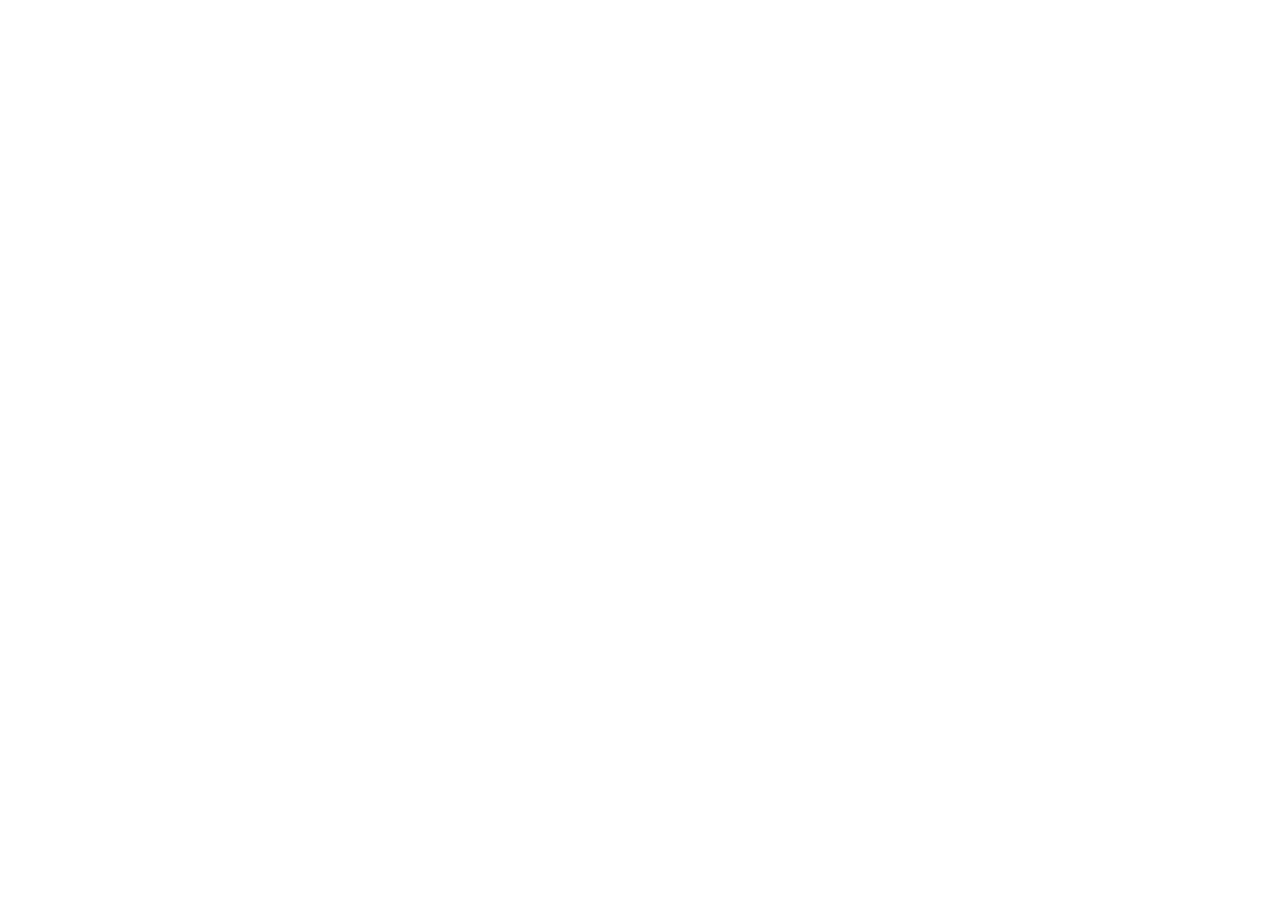
==== index.html @ 9ae36138 "first commit" ====
<!DOCTYPE html>
<html lang="es-CLs">
<head>
    <meta charset="UTF-8">
    <meta name="viewport" content="width=device-width, initial-scale=1.0">
    <title>Inicio</title>
</head>
<body>
    
</body>
</html>
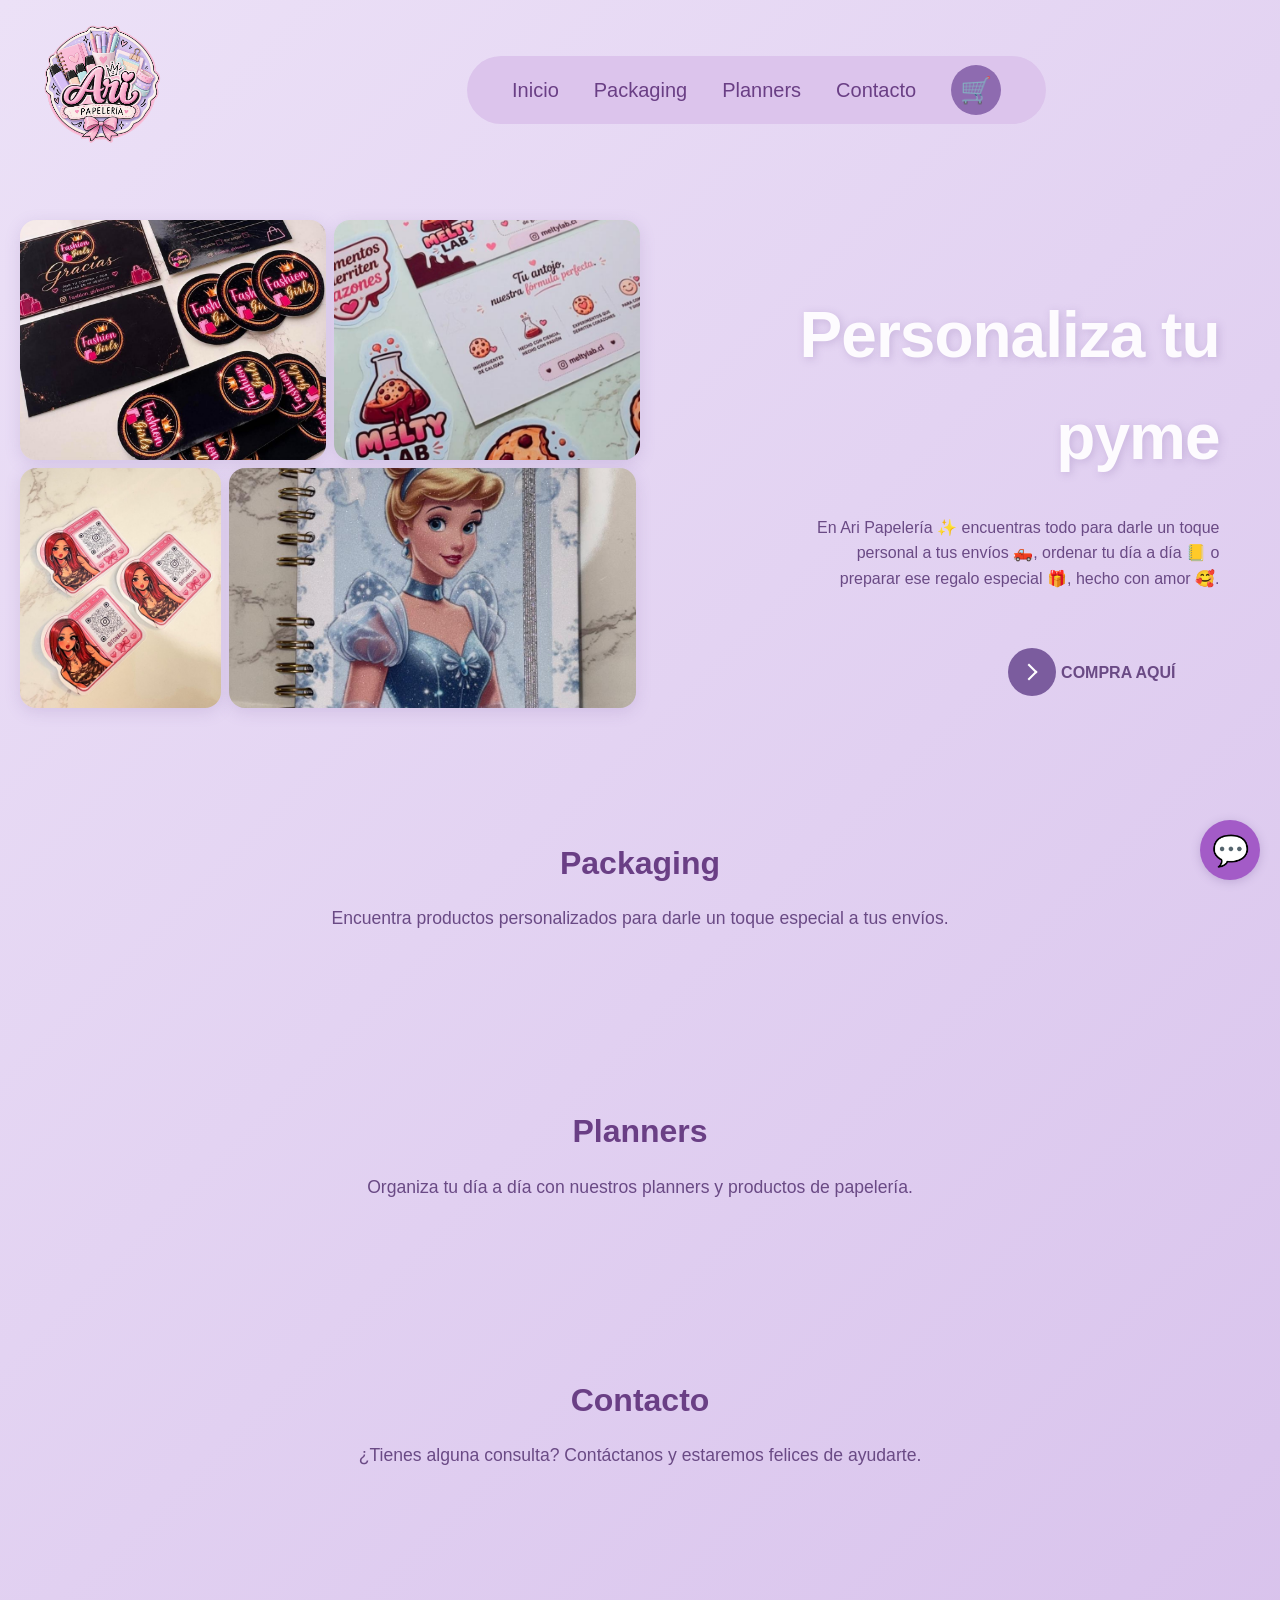
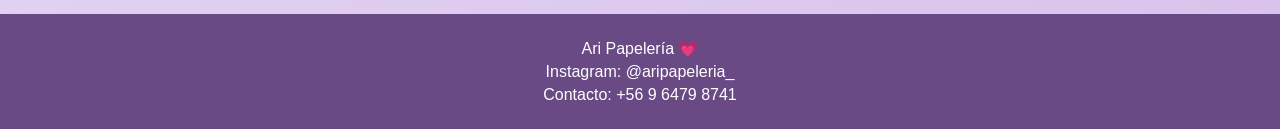
==== commit e4c722d0: "feat:Realizando pagina inicial con html y css" ====
--- a/index.html
+++ b/index.html
@@ -1,11 +1,219 @@
 <!DOCTYPE html>
-<html lang="es-CLs">
+<html lang="es-CL">
 <head>
     <meta charset="UTF-8">
     <meta name="viewport" content="width=device-width, initial-scale=1.0">
-    <title>Inicio</title>
+
+    <title>AriPapelería 💗</title>
+
+    <link rel="stylesheet" href="css/style.css">
+    <script src="js/main.js" defer></script>
 </head>
+
 <body>
-    
+
+    <header class="encabezado-ari">
+
+        <div class="logo-container">
+            <a href="index.html" aria-label="Ir al inicio de AriPapelería">
+                <img
+                    src="img/milogo.png"
+                    alt="Logo de AriPapelería"
+                    class="logo-ari"
+                >
+            </a>
+        </div>
+
+        <nav class="menu-principal" aria-label="Navegación principal">
+            <ul>
+                <li>
+                    <a href="index.html">Inicio</a>
+                </li>
+
+                <li>
+                    <a href="#packaging">Packaging</a>
+                </li>
+
+                <li>
+                    <a href="#planners">Planners</a>
+                </li>
+
+                <li>
+                    <a href="#contacto">Contacto</a>
+                </li>
+
+                <li>
+                    <button
+                        type="button"
+                        class="circulo-carrito"
+                        aria-label="Ver carrito de compras"
+                    >
+                        🛒
+                    </button>
+                </li>
+            </ul>
+        </nav>
+
+    </header>
+
+
+    <main>
+
+        <section class="contenedor-principal" aria-labelledby="titulo-principal">
+
+            <div class="row">
+
+                <div class="col-6">
+
+                    <div class="row mosaico-row">
+
+                        <article class="col-6">
+                            <img
+                                src="img/imagen1.jpeg"
+                                alt="Productos de AriPapelería"
+                                class="mosaico"
+                            >
+                        </article>
+
+                        <article class="col-6">
+                            <img
+                                src="img/imagen2.jpeg"
+                                alt="Papelería personalizada"
+                                class="mosaico"
+                            >
+                        </article>
+
+                        <article class="col-4">
+                            <img
+                                src="img/imagen3.jpeg"
+                                alt="Productos personalizados"
+                                class="mosaico"
+                            >
+                        </article>
+
+                        <article class="col-8">
+                            <img
+                                src="img/imagen4.jpeg"
+                                alt="Detalles y productos de papelería"
+                                class="mosaico"
+                            >
+                        </article>
+
+                    </div>
+
+                </div>
+
+
+
+                <article class="col-6 texto-new">
+
+                    <h1 id="titulo-principal">
+                        Personaliza tu pyme
+                    </h1>
+
+                    <p class="descripcion-ari">
+                        En Ari Papelería ✨ encuentras todo para darle un
+                        toque personal a tus envíos 🛻, ordenar tu día a día 📒
+                        o preparar ese regalo especial 🎁, hecho con amor 🥰.
+                    </p>
+
+                    <a href="#packaging" class="mi-boton">
+                        <span class="learn-more">
+
+                            <span
+                                class="circle"
+                                aria-hidden="true"
+                            >
+                                <span class="icon arrow"></span>
+                            </span>
+
+                            <span class="button-text">
+                                Compra aquí
+                            </span>
+
+                        </span>
+                    </a>
+
+                </article>
+
+            </div>
+
+        </section>
+
+
+        <section id="packaging" class="seccion-contenido">
+
+            <h2>Packaging</h2>
+
+            <p>
+                Encuentra productos personalizados para darle un toque
+                especial a tus envíos.
+            </p>
+
+        </section>
+
+
+        <section id="planners" class="seccion-contenido">
+
+            <h2>Planners</h2>
+
+            <p>
+                Organiza tu día a día con nuestros planners y productos
+                de papelería.
+            </p>
+
+        </section>
+
+
+        <section id="contacto" class="seccion-contenido">
+
+            <h2>Contacto</h2>
+
+            <p>
+                ¿Tienes alguna consulta? Contáctanos y estaremos felices
+                de ayudarte.
+            </p>
+
+        </section>
+
+    </main>
+
+
+
+    <a
+        href="https://wa.me/56912345678"
+        class="whatsapp-flotante"
+        target="_blank"
+        rel="noopener noreferrer"
+        aria-label="Contactar por WhatsApp"
+    >
+        💬
+    </a>
+
+
+    <footer class="footer-ari">
+
+        <p>Ari Papelería 💗</p>
+
+        <p>
+            Instagram:
+            <a
+                href="https://www.instagram.com/aripapeleria_/"
+                target="_blank"
+                rel="noopener noreferrer"
+            >
+                @aripapeleria_
+            </a>
+        </p>
+
+        <p>
+            Contacto:
+            <a href="tel:+56964798741">
+                +56 9 6479 8741
+            </a>
+        </p>
+
+    </footer>
+
 </body>
 </html>
--- a/css/style.css
+++ b/css/style.css
@@ -0,0 +1,602 @@
+/* =========================================
+   CONFIGURACIÓN GENERAL
+========================================= */
+
+* {
+    box-sizing: border-box;
+    font-family: "Poppins", Arial, Helvetica, sans-serif;
+}
+
+html {
+    scroll-behavior: smooth;
+}
+
+body {
+    margin: 0;
+    background: linear-gradient(
+        135deg,
+        #ece1f7 0%,
+        #d8c2ec 100%
+    );
+    min-height: 100vh;
+}
+
+
+/* =========================================
+   ESTRUCTURA DE COLUMNAS
+========================================= */
+
+.row {
+    display: flex;
+    flex-wrap: wrap;
+}
+
+.col-1 {
+    width: 8.33%;
+}
+
+.col-2 {
+    width: 16.66%;
+}
+
+.col-3 {
+    width: 24.99%;
+}
+
+.col-4 {
+    width: 33.32%;
+}
+
+.col-5 {
+    width: 41.65%;
+}
+
+.col-6 {
+    width: 49.98%;
+}
+
+.col-7 {
+    width: 58.31%;
+}
+
+.col-8 {
+    width: 66.64%;
+}
+
+.col-9 {
+    width: 74.97%;
+}
+
+.col-10 {
+    width: 83.3%;
+}
+
+.col-11 {
+    width: 91.63%;
+}
+
+.col-12 {
+    width: 100%;
+}
+
+
+/* =========================================
+   ENCABEZADO
+========================================= */
+
+.encabezado-ari {
+    display: flex;
+    align-items: center;
+    width: 100%;
+    padding: 15px 30px;
+    gap: 30px;
+}
+
+.logo-container {
+    width: 16.66%;
+}
+
+.logo-ari {
+    width: 100%;
+    max-width: 150px;
+    height: auto;
+    display: block;
+}
+
+
+/* =========================================
+   MENÚ PRINCIPAL
+========================================= */
+
+.menu-principal {
+    display: flex;
+    align-items: center;
+    justify-content: center;
+
+    background-color: #dcc4ec;
+
+    padding: 9px 45px;
+    border-radius: 50px;
+
+    width: fit-content;
+    max-width: 90%;
+
+    margin: 10px auto;
+}
+
+.menu-principal ul {
+    display: flex;
+    align-items: center;
+
+    gap: 35px;
+
+    list-style: none;
+
+    margin: 0;
+    padding: 0;
+}
+
+.menu-principal li {
+    font-size: 20px;
+    font-weight: 500;
+
+    transition:
+        color 0.25s ease,
+        transform 0.25s ease;
+}
+
+.menu-principal li:hover {
+    transform: translateY(-2px);
+}
+
+.menu-principal a {
+    color: #6a3f85;
+    text-decoration: none;
+}
+
+.menu-principal a:hover {
+    color: #8e6bb0;
+}
+
+
+/* =========================================
+   BOTÓN CARRITO
+========================================= */
+
+.circulo-carrito {
+    width: 50px;
+    height: 50px;
+
+    border-radius: 50%;
+
+    background: #8e6bb0;
+
+    border: none;
+
+    display: flex;
+    align-items: center;
+    justify-content: center;
+
+    font-size: 1.6rem;
+
+    cursor: pointer;
+
+    transition:
+        transform 0.25s ease,
+        background 0.25s ease;
+}
+
+.circulo-carrito:hover {
+    background: #a483c4;
+    transform: scale(1.08);
+}
+
+.circulo-carrito:active {
+    transform: scale(0.95);
+}
+
+
+/* =========================================
+   CONTENEDOR PRINCIPAL
+========================================= */
+
+.contenedor-principal {
+    padding: 40px 20px;
+
+    display: flex;
+    flex-direction: column;
+    align-items: center;
+}
+
+
+/* =========================================
+   MOSAICO DE IMÁGENES
+========================================= */
+
+.mosaico-row {
+    gap: 8px;
+}
+
+.mosaico-row .col-6 {
+    width: calc(49.98% - 4px);
+}
+
+.mosaico-row .col-4 {
+    width: calc(33.32% - 6px);
+}
+
+.mosaico-row .col-8 {
+    width: calc(66.64% - 6px);
+}
+
+.mosaico {
+    width: 100%;
+    height: 240px;
+
+    object-fit: cover;
+    object-position: center;
+
+    display: block;
+
+    border-radius: 16px;
+
+    box-shadow:
+        0 4px 16px rgba(123, 92, 158, 0.18);
+
+    transition:
+        transform 0.35s ease,
+        box-shadow 0.35s ease;
+}
+
+.mosaico:hover {
+    transform: scale(1.02);
+
+    box-shadow:
+        0 8px 24px rgba(123, 92, 158, 0.28);
+}
+
+
+/* =========================================
+   TEXTO PRINCIPAL
+========================================= */
+
+.texto-new {
+    display: flex;
+    flex-direction: column;
+
+    align-items: flex-end;
+
+    text-align: right;
+
+    padding-right: 40px;
+
+    line-height: 1.6;
+
+    max-width: 950px;
+}
+
+h1 {
+    color: rgb(253, 251, 254);
+
+    font-size: 400%;
+
+    font-weight: 700;
+
+    letter-spacing: -1px;
+
+    text-shadow:
+        2px 2px 8px rgba(123, 92, 158, 0.25);
+
+    margin-bottom: 10px;
+}
+
+.descripcion-ari {
+    color: #6a4a85;
+
+    padding-left: 30%;
+
+    line-height: 1.6;
+}
+
+
+/* =========================================
+   BOTÓN COMPRA AQUÍ
+========================================= */
+
+.mi-boton {
+    position: relative;
+
+    display: inline-block;
+
+    cursor: pointer;
+
+    outline: none;
+    border: 0;
+
+    text-decoration: none;
+
+    background: transparent;
+
+    padding: 0;
+
+    font-size: inherit;
+
+    margin-top: 40px;
+    margin-right: 20px;
+}
+
+.mi-boton .learn-more {
+    display: block;
+
+    width: 12rem;
+    height: auto;
+}
+
+.mi-boton .learn-more .circle {
+    position: relative;
+
+    display: block;
+
+    width: 3rem;
+    height: 3rem;
+
+    margin: 0;
+
+    background: #7b5c9e;
+
+    border-radius: 1.625rem;
+
+    transition:
+        all 0.45s cubic-bezier(
+            0.65,
+            0,
+            0.076,
+            1
+        );
+}
+
+.mi-boton .learn-more .circle .icon {
+    position: absolute;
+
+    top: 0;
+    bottom: 0;
+
+    margin: auto;
+
+    background: #fff;
+}
+
+.mi-boton .learn-more .circle .icon.arrow {
+    left: 0.625rem;
+
+    width: 1.125rem;
+    height: 0.125rem;
+
+    background: none;
+}
+
+.mi-boton
+.learn-more
+.circle
+.icon.arrow::before {
+    position: absolute;
+
+    content: "";
+
+    top: -0.29rem;
+    right: 0.0625rem;
+
+    width: 0.625rem;
+    height: 0.625rem;
+
+    border-top: 0.125rem solid #fff;
+    border-right: 0.125rem solid #fff;
+
+    transform: rotate(45deg);
+}
+
+.mi-boton .learn-more .button-text {
+    position: absolute;
+
+    top: 0;
+    left: 0;
+    right: 0;
+    bottom: 0;
+
+    padding: 0.75rem 0;
+
+    margin: 0 0 0 1.85rem;
+
+    color: #6a4a85;
+
+    font-weight: 700;
+
+    line-height: 1.6;
+
+    text-align: center;
+
+    text-transform: uppercase;
+
+    transition:
+        all 0.45s cubic-bezier(
+            0.65,
+            0,
+            0.076,
+            1
+        );
+}
+
+.mi-boton:hover .circle {
+    width: 100%;
+}
+
+.mi-boton:hover
+.circle
+.icon.arrow {
+    background: #fff;
+
+    transform: translate(1rem, 0);
+}
+
+.mi-boton:hover .button-text {
+    color: #fff;
+}
+
+
+/* =========================================
+   SECCIONES
+========================================= */
+
+.seccion-contenido {
+    padding: 70px 10%;
+
+    text-align: center;
+
+    color: #6a4a85;
+}
+
+.seccion-contenido h2 {
+    font-size: 2rem;
+
+    color: #6a3f85;
+}
+
+.seccion-contenido p {
+    font-size: 1.1rem;
+}
+
+
+/* =========================================
+   WHATSAPP
+========================================= */
+
+.whatsapp-flotante {
+    position: fixed;
+
+    bottom: 20px;
+    right: 20px;
+
+    width: 60px;
+    height: 60px;
+
+    background-color: #a35bc7;
+
+    border-radius: 50%;
+
+    display: flex;
+    align-items: center;
+    justify-content: center;
+
+    font-size: 30px;
+
+    text-decoration: none;
+
+    box-shadow:
+        0 2px 10px rgba(
+            123,
+            92,
+            158,
+            0.3
+        );
+
+    z-index: 1000;
+}
+
+.whatsapp-flotante:hover {
+    transform: scale(1.08);
+}
+
+
+/* =========================================
+   FOOTER
+========================================= */
+
+.footer-ari {
+    background-color: #6a4a85;
+
+    color: white;
+
+    text-align: center;
+
+    padding: 20px;
+
+    margin-top: 60px;
+}
+
+.footer-ari p {
+    margin: 5px;
+}
+
+.footer-ari a {
+    color: white;
+
+    text-decoration: none;
+}
+
+.footer-ari a:hover {
+    text-decoration: underline;
+}
+
+
+/* =========================================
+   RESPONSIVE
+========================================= */
+
+@media (max-width: 768px) {
+
+    .encabezado-ari {
+        flex-direction: column;
+    }
+
+    .logo-container {
+        width: 100%;
+
+        display: flex;
+        justify-content: center;
+    }
+
+    .menu-principal {
+        margin: 10px auto;
+
+        padding: 10px 20px;
+    }
+
+    .menu-principal ul {
+        gap: 15px;
+
+        flex-wrap: wrap;
+
+        justify-content: center;
+    }
+
+    .menu-principal li {
+        font-size: 16px;
+    }
+
+    .col-6,
+    .col-4,
+    .col-8 {
+        width: 100% !important;
+    }
+
+    .mosaico {
+        height: 220px;
+    }
+
+    .texto-new {
+        align-items: center;
+
+        text-align: center;
+
+        padding: 40px 20px;
+    }
+
+    h1 {
+        font-size: 250%;
+    }
+
+    .descripcion-ari {
+        padding-left: 0;
+    }
+
+}
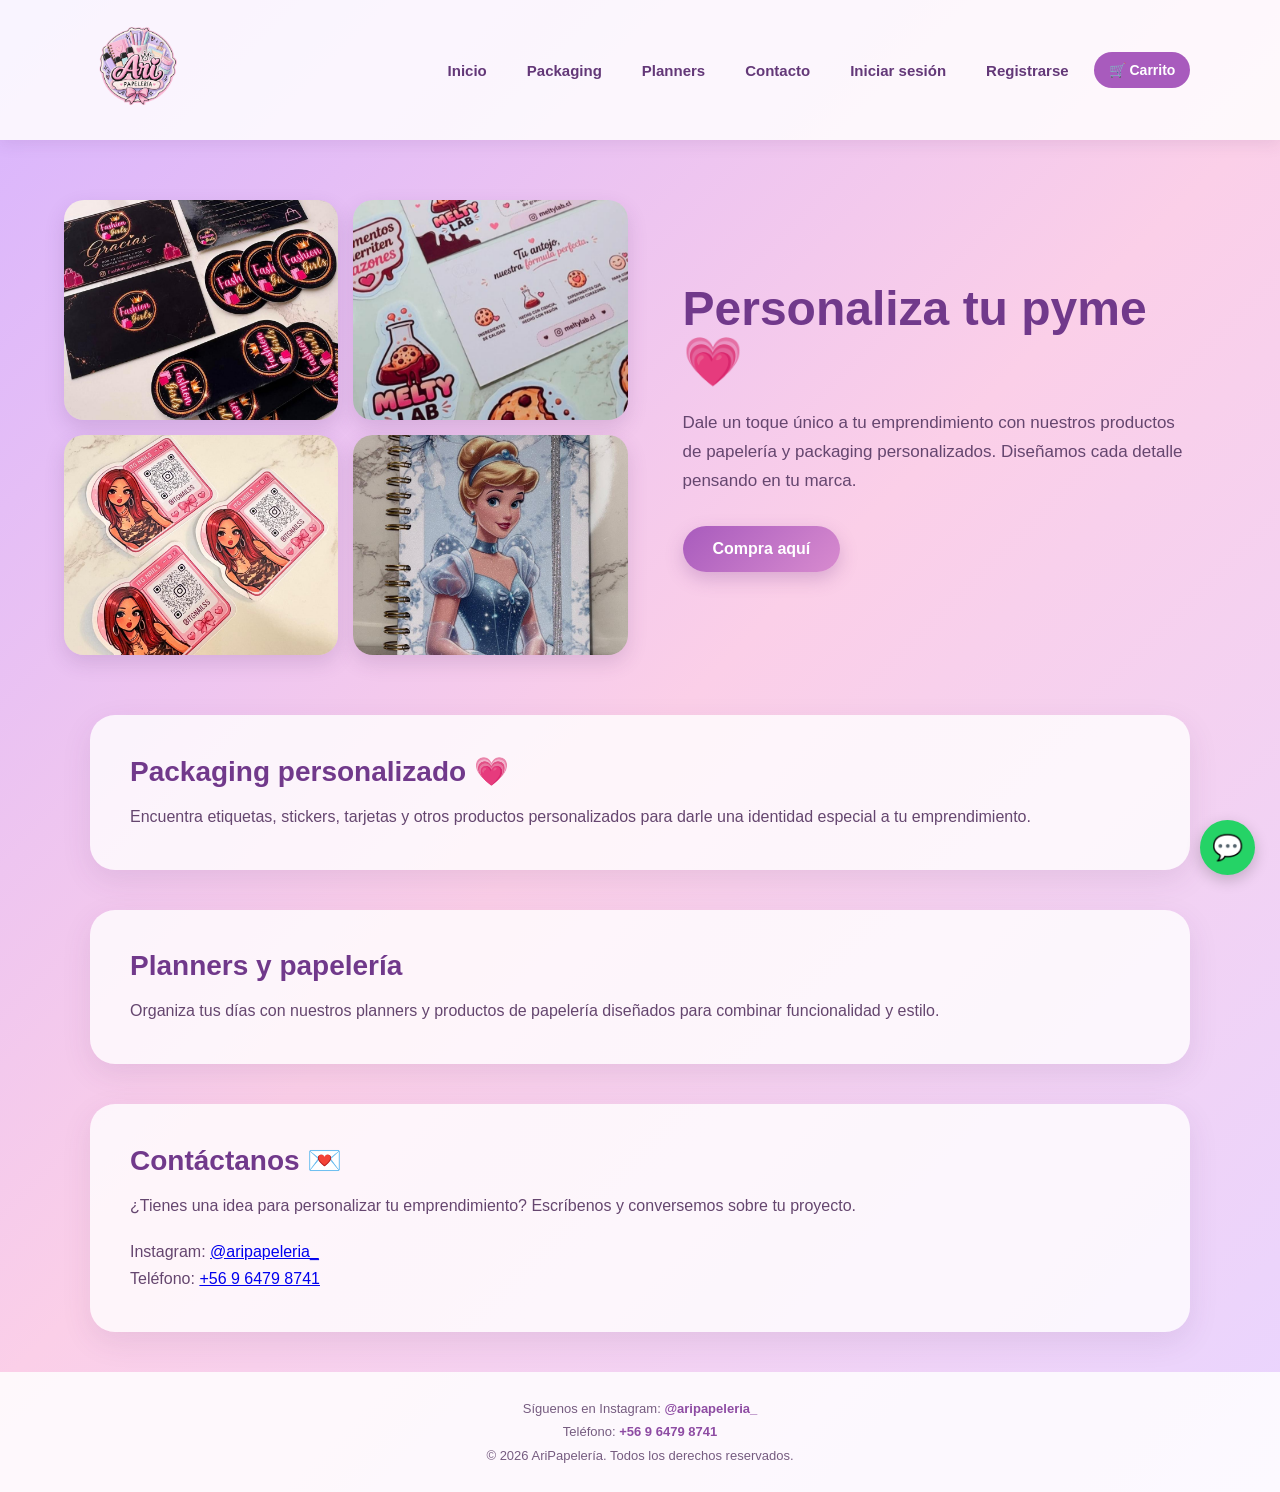
==== commit f4c74285: "Feat: actualizando inicio" ====
--- a/index.html
+++ b/index.html
@@ -1,202 +1,279 @@
 <!DOCTYPE html>
 <html lang="es-CL">
+
 <head>
     <meta charset="UTF-8">
     <meta name="viewport" content="width=device-width, initial-scale=1.0">
 
     <title>AriPapelería 💗</title>
 
+
     <link rel="stylesheet" href="css/style.css">
+
     <script src="js/main.js" defer></script>
 </head>
 
 <body>
 
+
+
     <header class="encabezado-ari">
 
         <div class="logo-container">
-            <a href="index.html" aria-label="Ir al inicio de AriPapelería">
+
+            <a href="index.html">
+
                 <img
                     src="img/milogo.png"
                     alt="Logo de AriPapelería"
                     class="logo-ari"
                 >
-            </a>
+
+            </a>
+
         </div>
 
-        <nav class="menu-principal" aria-label="Navegación principal">
-            <ul>
-                <li>
-                    <a href="index.html">Inicio</a>
-                </li>
-
-                <li>
-                    <a href="#packaging">Packaging</a>
-                </li>
-
-                <li>
-                    <a href="#planners">Planners</a>
-                </li>
-
-                <li>
-                    <a href="#contacto">Contacto</a>
-                </li>
-
-                <li>
-                    <button
-                        type="button"
-                        class="circulo-carrito"
-                        aria-label="Ver carrito de compras"
-                    >
-                        🛒
-                    </button>
-                </li>
-            </ul>
+
+        <nav
+            class="menu-principal"
+            aria-label="Navegación principal"
+        >
+
+            <a href="index.html">
+                Inicio
+            </a>
+
+            <a href="#packaging">
+                Packaging
+            </a>
+
+            <a href="#planners">
+                Planners
+            </a>
+
+            <a href="#contacto">
+                Contacto
+            </a>
+
+            <a href="login.html">
+                Iniciar sesión
+            </a>
+
+            <a href="register.html">
+                Registrarse
+            </a>
+
+            <button
+                type="button"
+                class="boton-carrito"
+            >
+                🛒 Carrito
+            </button>
+
         </nav>
 
     </header>
 
 
+
+
     <main>
 
-        <section class="contenedor-principal" aria-labelledby="titulo-principal">
-
-            <div class="row">
-
-                <div class="col-6">
-
-                    <div class="row mosaico-row">
-
-                        <article class="col-6">
-                            <img
-                                src="img/imagen1.jpeg"
-                                alt="Productos de AriPapelería"
-                                class="mosaico"
-                            >
-                        </article>
-
-                        <article class="col-6">
-                            <img
-                                src="img/imagen2.jpeg"
-                                alt="Papelería personalizada"
-                                class="mosaico"
-                            >
-                        </article>
-
-                        <article class="col-4">
-                            <img
-                                src="img/imagen3.jpeg"
-                                alt="Productos personalizados"
-                                class="mosaico"
-                            >
-                        </article>
-
-                        <article class="col-8">
-                            <img
-                                src="img/imagen4.jpeg"
-                                alt="Detalles y productos de papelería"
-                                class="mosaico"
-                            >
-                        </article>
-
-                    </div>
-
-                </div>
-
-
-
-                <article class="col-6 texto-new">
-
-                    <h1 id="titulo-principal">
-                        Personaliza tu pyme
-                    </h1>
-
-                    <p class="descripcion-ari">
-                        En Ari Papelería ✨ encuentras todo para darle un
-                        toque personal a tus envíos 🛻, ordenar tu día a día 📒
-                        o preparar ese regalo especial 🎁, hecho con amor 🥰.
-                    </p>
-
-                    <a href="#packaging" class="mi-boton">
-                        <span class="learn-more">
-
-                            <span
-                                class="circle"
-                                aria-hidden="true"
-                            >
-                                <span class="icon arrow"></span>
-                            </span>
-
-                            <span class="button-text">
-                                Compra aquí
-                            </span>
-
-                        </span>
+
+
+        <section
+            class="contenedor-principal"
+            aria-labelledby="titulo-principal"
+        >
+
+
+            <div class="mosaico">
+
+                <article>
+
+                    <img
+                        src="img/imagen1.jpeg"
+                        alt="Productos personalizados de AriPapelería"
+                    >
+
+                </article>
+
+
+                <article>
+
+                    <img
+                        src="img/imagen2.jpeg"
+                        alt="Papelería personalizada"
+                    >
+
+                </article>
+
+
+                <article>
+
+                    <img
+                        src="img/imagen3.jpeg"
+                        alt="Diseños de AriPapelería"
+                    >
+
+                </article>
+
+
+                <article>
+
+                    <img
+                        src="img/imagen4.jpeg"
+                        alt="Productos de papelería para emprendimientos"
+                    >
+
+                </article>
+
+            </div>
+
+
+
+            <article class="texto-new">
+
+                <h1 id="titulo-principal">
+                    Personaliza tu pyme 💗
+                </h1>
+
+                <p class="descripcion-ari">
+                    Dale un toque único a tu emprendimiento con nuestros
+                    productos de papelería y packaging personalizados.
+                    Diseñamos cada detalle pensando en tu marca.
+                </p>
+
+                <a
+                    href="#packaging"
+                    class="mi-boton"
+                >
+                    Compra aquí
+                </a>
+
+            </article>
+
+        </section>
+
+
+
+
+        <section
+            id="packaging"
+            class="seccion-contenido"
+            aria-labelledby="titulo-packaging"
+        >
+
+            <article>
+
+                <h2 id="titulo-packaging">
+                    Packaging personalizado 💗
+                </h2>
+
+                <p>
+                    Encuentra etiquetas, stickers, tarjetas y otros
+                    productos personalizados para darle una identidad
+                    especial a tu emprendimiento.
+                </p>
+
+            </article>
+
+        </section>
+
+
+
+
+
+        <section
+            id="planners"
+            class="seccion-contenido"
+            aria-labelledby="titulo-planners"
+        >
+
+            <article>
+
+                <h2 id="titulo-planners">
+                    Planners y papelería
+                </h2>
+
+                <p>
+                    Organiza tus días con nuestros planners y productos
+                    de papelería diseñados para combinar funcionalidad
+                    y estilo.
+                </p>
+
+            </article>
+
+        </section>
+
+
+
+
+        <section
+            id="contacto"
+            class="seccion-contenido"
+            aria-labelledby="titulo-contacto"
+        >
+
+            <article>
+
+                <h2 id="titulo-contacto">
+                    Contáctanos 💌
+                </h2>
+
+                <p>
+                    ¿Tienes una idea para personalizar tu emprendimiento?
+                    Escríbenos y conversemos sobre tu proyecto.
+                </p>
+
+                <br>
+
+                <p>
+                    Instagram:
+                    <a
+                        href="https://www.instagram.com/aripapeleria_/"
+                        target="_blank"
+                        rel="noopener noreferrer"
+                    >
+                        @aripapeleria_
                     </a>
-
-                </article>
-
-            </div>
+                </p>
+
+                <p>
+                    Teléfono:
+                    <a href="tel:+56964798741">
+                        +56 9 6479 8741
+                    </a>
+                </p>
+
+            </article>
 
         </section>
 
-
-        <section id="packaging" class="seccion-contenido">
-
-            <h2>Packaging</h2>
-
-            <p>
-                Encuentra productos personalizados para darle un toque
-                especial a tus envíos.
-            </p>
-
-        </section>
-
-
-        <section id="planners" class="seccion-contenido">
-
-            <h2>Planners</h2>
-
-            <p>
-                Organiza tu día a día con nuestros planners y productos
-                de papelería.
-            </p>
-
-        </section>
-
-
-        <section id="contacto" class="seccion-contenido">
-
-            <h2>Contacto</h2>
-
-            <p>
-                ¿Tienes alguna consulta? Contáctanos y estaremos felices
-                de ayudarte.
-            </p>
-
-        </section>
-
     </main>
 
 
 
+
+
     <a
-        href="https://wa.me/56912345678"
+        href="https://wa.me/56964798741"
         class="whatsapp-flotante"
         target="_blank"
         rel="noopener noreferrer"
-        aria-label="Contactar por WhatsApp"
+        aria-label="Contactar con AriPapelería por WhatsApp"
     >
         💬
     </a>
 
 
+
+
     <footer class="footer-ari">
 
-        <p>Ari Papelería 💗</p>
-
         <p>
-            Instagram:
+            Síguenos en Instagram:
+
             <a
                 href="https://www.instagram.com/aripapeleria_/"
                 target="_blank"
@@ -206,14 +283,22 @@
             </a>
         </p>
 
+
         <p>
-            Contacto:
+            Teléfono:
+
             <a href="tel:+56964798741">
                 +56 9 6479 8741
             </a>
         </p>
 
+
+        <p>
+            © 2026 AriPapelería. Todos los derechos reservados.
+        </p>
+
     </footer>
 
 </body>
+
 </html>
--- a/css/style.css
+++ b/css/style.css
@@ -1,10 +1,11 @@
-/* =========================================
+/* 
    CONFIGURACIÓN GENERAL
-========================================= */
+ */
 
 * {
     box-sizing: border-box;
-    font-family: "Poppins", Arial, Helvetica, sans-serif;
+    margin: 0;
+    padding: 0;
 }
 
 html {
@@ -12,525 +13,675 @@
 }
 
 body {
-    margin: 0;
+    font-family: "Poppins", Arial, sans-serif;
+    min-height: 100vh;
+
     background: linear-gradient(
         135deg,
-        #ece1f7 0%,
-        #d8c2ec 100%
+        #d8b4fe,
+        #fbcfe8,
+        #e9d5ff
     );
-    min-height: 100vh;
-}
-
-
-/* =========================================
-   ESTRUCTURA DE COLUMNAS
-========================================= */
-
-.row {
-    display: flex;
-    flex-wrap: wrap;
-}
-
-.col-1 {
-    width: 8.33%;
-}
-
-.col-2 {
-    width: 16.66%;
-}
-
-.col-3 {
-    width: 24.99%;
-}
-
-.col-4 {
-    width: 33.32%;
-}
-
-.col-5 {
-    width: 41.65%;
-}
-
-.col-6 {
-    width: 49.98%;
-}
-
-.col-7 {
-    width: 58.31%;
-}
-
-.col-8 {
-    width: 66.64%;
-}
-
-.col-9 {
-    width: 74.97%;
-}
-
-.col-10 {
-    width: 83.3%;
-}
-
-.col-11 {
-    width: 91.63%;
-}
-
-.col-12 {
+
+    color: #4a285f;
+}
+
+
+/* 
+   ENCABEZADO - LOS 3 HTML
+ */
+
+.encabezado-ari {
     width: 100%;
-}
-
-
-/* =========================================
-   ENCABEZADO
-========================================= */
-
-.encabezado-ari {
+
     display: flex;
     align-items: center;
-    width: 100%;
-    padding: 15px 30px;
-    gap: 30px;
-}
+    justify-content: space-between;
+
+    padding: 20px 7%;
+
+    background-color: rgba(255, 255, 255, 0.85);
+
+    box-shadow: 0 4px 15px rgba(90, 45, 110, 0.10);
+}
+
+
+/*
+   LOGO
+ */
 
 .logo-container {
-    width: 16.66%;
+    display: flex;
+    align-items: center;
 }
 
 .logo-ari {
-    width: 100%;
-    max-width: 150px;
+    width: 100px;
     height: auto;
+
     display: block;
-}
-
-
-/* =========================================
-   MENÚ PRINCIPAL
-========================================= */
+
+    transition: transform 0.3s ease;
+}
+
+.logo-ari:hover {
+    transform: scale(1.05);
+}
+
+
+/* 
+   MENÚ DE NAVEGACIÓN
+ */
 
 .menu-principal {
     display: flex;
     align-items: center;
+
+    gap: 10px;
+
+    flex-wrap: wrap;
+}
+
+.menu-principal a {
+    text-decoration: none;
+
+    color: #633878;
+
+    font-size: 15px;
+    font-weight: 600;
+
+    padding: 10px 15px;
+
+    border-radius: 20px;
+
+    transition: all 0.3s ease;
+}
+
+.menu-principal a:hover {
+    background-color: #d8a7e8;
+
+    color: white;
+
+    transform: translateY(-2px);
+}
+
+
+/* 
+   BOTÓN CARRITO
+ */
+
+.boton-carrito {
+    border: none;
+
+    padding: 10px 15px;
+
+    border-radius: 20px;
+
+    background-color: #a85bbd;
+
+    color: white;
+
+    font-family: inherit;
+
+    font-size: 14px;
+    font-weight: 600;
+
+    cursor: pointer;
+
+    transition: all 0.3s ease;
+}
+
+.boton-carrito:hover {
+    background-color: #8e4ca3;
+
+    transform: translateY(-2px);
+}
+
+
+/* 
+   INICIO - CONTENEDOR PRINCIPAL
+ */
+
+.contenedor-principal {
+    width: 90%;
+    max-width: 1200px;
+
+    margin: 60px auto;
+
+    display: grid;
+
+    grid-template-columns: repeat(2, 1fr);
+
+    gap: 25px;
+
+    align-items: center;
+}
+
+
+/* 
+   MOSAICO DE IMÁGENES
+ */
+
+.mosaico {
+    display: grid;
+
+    grid-template-columns: repeat(2, 1fr);
+
+    gap: 15px;
+}
+
+.mosaico article {
+    overflow: hidden;
+
+    border-radius: 20px;
+
+    box-shadow: 0 8px 20px rgba(80, 40, 100, 0.15);
+}
+
+.mosaico img {
+    width: 100%;
+
+    height: 220px;
+
+    object-fit: cover;
+
+    display: block;
+
+    transition: transform 0.4s ease;
+}
+
+.mosaico article:hover img {
+    transform: scale(1.05);
+}
+
+
+/* 
+   TEXTO DEL INICIO
+ */
+
+.texto-new {
+    padding: 30px;
+}
+
+.texto-new h1 {
+    color: #71398b;
+
+    font-size: 48px;
+
+    line-height: 1.1;
+
+    margin-bottom: 20px;
+}
+
+.descripcion-ari {
+    color: #65466f;
+
+    font-size: 17px;
+
+    line-height: 1.7;
+
+    margin-bottom: 30px;
+}
+
+
+/*
+   BOTÓN "COMPRA AQUÍ"
+*/
+.mi-boton {
+    display: inline-block;
+
+    padding: 14px 30px;
+
+    border-radius: 30px;
+
+    background: linear-gradient(
+        135deg,
+        #a85bbd,
+        #d88bcf
+    );
+
+    color: white;
+
+    text-decoration: none;
+
+    font-size: 16px;
+
+    font-weight: 600;
+
+    box-shadow: 0 7px 18px rgba(120, 55, 140, 0.25);
+
+    transition: all 0.3s ease;
+}
+
+.mi-boton:hover {
+    transform: translateY(-3px);
+
+    box-shadow: 0 10px 25px rgba(120, 55, 140, 0.35);
+}
+
+
+/* 
+   SECCIONES DEL INICIO
+ */
+
+.seccion-contenido {
+    width: 90%;
+    max-width: 1100px;
+
+    margin: 40px auto;
+
+    padding: 40px;
+
+    background-color: rgba(255, 255, 255, 0.80);
+
+    border-radius: 25px;
+
+    box-shadow: 0 10px 30px rgba(90, 45, 110, 0.10);
+}
+
+.seccion-contenido h2 {
+    color: #71398b;
+
+    font-size: 28px;
+
+    margin-bottom: 15px;
+}
+
+.seccion-contenido p {
+    color: #65466f;
+
+    line-height: 1.7;
+}
+
+
+/* 
+   REGISTER Y LOGIN
+ */
+
+.contenedor-formulario {
+    width: 100%;
+
+    min-height: calc(100vh - 180px);
+
+    display: flex;
+
     justify-content: center;
 
-    background-color: #dcc4ec;
-
-    padding: 9px 45px;
-    border-radius: 50px;
-
-    width: fit-content;
-    max-width: 90%;
-
-    margin: 10px auto;
-}
-
-.menu-principal ul {
+    align-items: center;
+
+    padding: 60px 20px;
+}
+
+
+/* 
+   TARJETA DEL FORMULARIO
+ */
+
+.formulario-card {
+    width: 100%;
+
+    max-width: 550px;
+
+    padding: 40px;
+
+    background-color: rgba(255, 255, 255, 0.95);
+
+    border-radius: 25px;
+
+    box-shadow:
+        0 15px 40px rgba(91, 45, 110, 0.20);
+}
+
+
+/* 
+   TÍTULO DEL FORMULARIO
+ */
+
+.formulario-card h1 {
+    text-align: center;
+
+    color: #7b3f98;
+
+    font-size: 32px;
+
+    margin-bottom: 10px;
+}
+
+
+/* 
+   DESCRIPCIÓN
+ */
+
+.formulario-descripcion {
+    text-align: center;
+
+    color: #765c80;
+
+    font-size: 15px;
+
+    line-height: 1.6;
+
+    margin-bottom: 30px;
+}
+
+
+/* 
+   CAMPOS DEL FORMULARIO
+ */
+
+.campo-formulario {
     display: flex;
-    align-items: center;
-
-    gap: 35px;
-
-    list-style: none;
-
-    margin: 0;
-    padding: 0;
-}
-
-.menu-principal li {
-    font-size: 20px;
-    font-weight: 500;
-
-    transition:
-        color 0.25s ease,
-        transform 0.25s ease;
-}
-
-.menu-principal li:hover {
+
+    flex-direction: column;
+
+    margin-bottom: 20px;
+}
+
+.campo-formulario label {
+    margin-bottom: 8px;
+
+    color: #59326c;
+
+    font-size: 15px;
+
+    font-weight: 600;
+}
+
+.campo-formulario input {
+    width: 100%;
+
+    padding: 13px 15px;
+
+    border: 2px solid #ead8ef;
+
+    border-radius: 12px;
+
+    outline: none;
+
+    background-color: white;
+
+    color: #4a285f;
+
+    font-family: inherit;
+
+    font-size: 15px;
+
+    transition: all 0.3s ease;
+}
+
+.campo-formulario input:focus {
+    border-color: #b875ca;
+
+    box-shadow:
+        0 0 0 3px rgba(184, 117, 202, 0.15);
+}
+
+.campo-formulario input::placeholder {
+    color: #b4a3b9;
+}
+
+
+/* 
+   MENSAJE DE AYUDA
+ */
+
+.mensaje-ayuda {
+    margin-top: 6px;
+
+    color: #927e98;
+
+    font-size: 12px;
+
+    line-height: 1.4;
+}
+
+
+/* 
+   MENSAJES DE ERROR
+ */
+
+.mensaje-error {
+    display: block;
+
+    min-height: 16px;
+
+    margin-top: 5px;
+
+    color: #c0395b;
+
+    font-size: 12px;
+}
+
+
+/* 
+   CHECKBOX
+ */
+
+.campo-checkbox {
+    display: flex;
+
+    align-items: flex-start;
+
+    gap: 10px;
+
+    margin: 10px 0;
+
+    color: #65466f;
+
+    font-size: 13px;
+
+    line-height: 1.5;
+}
+
+.campo-checkbox input {
+    width: 17px;
+    height: 17px;
+
+    margin-top: 2px;
+
+    accent-color: #a85bbd;
+
+    cursor: pointer;
+
+    flex-shrink: 0;
+}
+
+.campo-checkbox label {
+    cursor: pointer;
+}
+
+
+/* 
+   NEWSLETTER
+ */
+
+.newsletter {
+    padding: 14px;
+
+    margin-top: 18px;
+    margin-bottom: 25px;
+
+    background-color: #faf2fc;
+
+    border: 1px solid #eedcf2;
+
+    border-radius: 12px;
+}
+
+
+/* 
+   BOTÓN DE FORMULARIO
+ */
+
+.boton-formulario {
+    width: 100%;
+
+    padding: 14px 20px;
+
+    margin-top: 10px;
+
+    border: none;
+
+    border-radius: 25px;
+
+    background: linear-gradient(
+        135deg,
+        #a85bbd,
+        #d88bcf
+    );
+
+    color: white;
+
+    font-family: inherit;
+
+    font-size: 16px;
+
+    font-weight: 600;
+
+    cursor: pointer;
+
+    box-shadow:
+        0 6px 15px rgba(120, 55, 140, 0.20);
+
+    transition: all 0.3s ease;
+}
+
+.boton-formulario:hover {
     transform: translateY(-2px);
-}
-
-.menu-principal a {
-    color: #6a3f85;
+
+    box-shadow:
+        0 9px 20px rgba(120, 55, 140, 0.30);
+}
+
+.boton-formulario:active {
+    transform: translateY(0);
+}
+
+
+/* 
+   MENSAJE DE REGISTRO / LOGIN
+ */
+
+.mensaje-registro {
+    min-height: 20px;
+
+    margin-top: 15px;
+
+    text-align: center;
+
+    font-size: 14px;
+}
+
+
+/* 
+   ENLACES DE LOGIN Y REGISTRO
+ */
+
+.enlace-login {
+    margin-top: 25px;
+
+    text-align: center;
+
+    color: #765c80;
+
+    font-size: 14px;
+}
+
+.enlace-login a,
+.enlace-inicio a {
+    color: #8e4ca3;
+
+    font-weight: 600;
+
     text-decoration: none;
 }
 
-.menu-principal a:hover {
-    color: #8e6bb0;
-}
-
-
-/* =========================================
-   BOTÓN CARRITO
-========================================= */
-
-.circulo-carrito {
-    width: 50px;
-    height: 50px;
-
-    border-radius: 50%;
-
-    background: #8e6bb0;
-
-    border: none;
+.enlace-login a:hover,
+.enlace-inicio a:hover {
+    text-decoration: underline;
+}
+
+
+/* 
+   VOLVER AL INICIO
+ */
+
+.enlace-inicio {
+    margin-top: 15px;
+
+    text-align: center;
+
+    font-size: 13px;
+}
+
+
+/* 
+   WHATSAPP
+ */
+
+.whatsapp-flotante {
+    position: fixed;
+
+    right: 25px;
+    bottom: 25px;
+
+    width: 55px;
+    height: 55px;
 
     display: flex;
+
     align-items: center;
     justify-content: center;
 
-    font-size: 1.6rem;
-
-    cursor: pointer;
-
-    transition:
-        transform 0.25s ease,
-        background 0.25s ease;
-}
-
-.circulo-carrito:hover {
-    background: #a483c4;
-    transform: scale(1.08);
-}
-
-.circulo-carrito:active {
-    transform: scale(0.95);
-}
-
-
-/* =========================================
-   CONTENEDOR PRINCIPAL
-========================================= */
-
-.contenedor-principal {
-    padding: 40px 20px;
-
-    display: flex;
-    flex-direction: column;
-    align-items: center;
-}
-
-
-/* =========================================
-   MOSAICO DE IMÁGENES
-========================================= */
-
-.mosaico-row {
-    gap: 8px;
-}
-
-.mosaico-row .col-6 {
-    width: calc(49.98% - 4px);
-}
-
-.mosaico-row .col-4 {
-    width: calc(33.32% - 6px);
-}
-
-.mosaico-row .col-8 {
-    width: calc(66.64% - 6px);
-}
-
-.mosaico {
+    border-radius: 50%;
+
+    background-color: #25d366;
+
+    color: white;
+
+    text-decoration: none;
+
+    font-size: 25px;
+
+    box-shadow:
+        0 5px 15px rgba(0, 0, 0, 0.20);
+
+    transition: transform 0.3s ease;
+
+    z-index: 1000;
+}
+
+.whatsapp-flotante:hover {
+    transform: scale(1.1);
+}
+
+
+/* 
+   FOOTER
+ */
+
+.footer-ari {
     width: 100%;
-    height: 240px;
-
-    object-fit: cover;
-    object-position: center;
-
-    display: block;
-
-    border-radius: 16px;
-
-    box-shadow:
-        0 4px 16px rgba(123, 92, 158, 0.18);
-
-    transition:
-        transform 0.35s ease,
-        box-shadow 0.35s ease;
-}
-
-.mosaico:hover {
-    transform: scale(1.02);
-
-    box-shadow:
-        0 8px 24px rgba(123, 92, 158, 0.28);
-}
-
-
-/* =========================================
-   TEXTO PRINCIPAL
-========================================= */
-
-.texto-new {
-    display: flex;
-    flex-direction: column;
-
-    align-items: flex-end;
-
-    text-align: right;
-
-    padding-right: 40px;
-
-    line-height: 1.6;
-
-    max-width: 950px;
-}
-
-h1 {
-    color: rgb(253, 251, 254);
-
-    font-size: 400%;
-
-    font-weight: 700;
-
-    letter-spacing: -1px;
-
-    text-shadow:
-        2px 2px 8px rgba(123, 92, 158, 0.25);
-
-    margin-bottom: 10px;
-}
-
-.descripcion-ari {
-    color: #6a4a85;
-
-    padding-left: 30%;
-
-    line-height: 1.6;
-}
-
-
-/* =========================================
-   BOTÓN COMPRA AQUÍ
-========================================= */
-
-.mi-boton {
-    position: relative;
-
-    display: inline-block;
-
-    cursor: pointer;
-
-    outline: none;
-    border: 0;
+
+    padding: 25px 20px;
+
+    text-align: center;
+
+    background-color: rgba(255, 255, 255, 0.85);
+
+    color: #765c80;
+
+    font-size: 13px;
+
+    line-height: 1.8;
+}
+
+.footer-ari a {
+    color: #8e4ca3;
 
     text-decoration: none;
 
-    background: transparent;
-
-    padding: 0;
-
-    font-size: inherit;
-
-    margin-top: 40px;
-    margin-right: 20px;
-}
-
-.mi-boton .learn-more {
-    display: block;
-
-    width: 12rem;
-    height: auto;
-}
-
-.mi-boton .learn-more .circle {
-    position: relative;
-
-    display: block;
-
-    width: 3rem;
-    height: 3rem;
-
-    margin: 0;
-
-    background: #7b5c9e;
-
-    border-radius: 1.625rem;
-
-    transition:
-        all 0.45s cubic-bezier(
-            0.65,
-            0,
-            0.076,
-            1
-        );
-}
-
-.mi-boton .learn-more .circle .icon {
-    position: absolute;
-
-    top: 0;
-    bottom: 0;
-
-    margin: auto;
-
-    background: #fff;
-}
-
-.mi-boton .learn-more .circle .icon.arrow {
-    left: 0.625rem;
-
-    width: 1.125rem;
-    height: 0.125rem;
-
-    background: none;
-}
-
-.mi-boton
-.learn-more
-.circle
-.icon.arrow::before {
-    position: absolute;
-
-    content: "";
-
-    top: -0.29rem;
-    right: 0.0625rem;
-
-    width: 0.625rem;
-    height: 0.625rem;
-
-    border-top: 0.125rem solid #fff;
-    border-right: 0.125rem solid #fff;
-
-    transform: rotate(45deg);
-}
-
-.mi-boton .learn-more .button-text {
-    position: absolute;
-
-    top: 0;
-    left: 0;
-    right: 0;
-    bottom: 0;
-
-    padding: 0.75rem 0;
-
-    margin: 0 0 0 1.85rem;
-
-    color: #6a4a85;
-
-    font-weight: 700;
-
-    line-height: 1.6;
-
-    text-align: center;
-
-    text-transform: uppercase;
-
-    transition:
-        all 0.45s cubic-bezier(
-            0.65,
-            0,
-            0.076,
-            1
-        );
-}
-
-.mi-boton:hover .circle {
-    width: 100%;
-}
-
-.mi-boton:hover
-.circle
-.icon.arrow {
-    background: #fff;
-
-    transform: translate(1rem, 0);
-}
-
-.mi-boton:hover .button-text {
-    color: #fff;
-}
-
-
-/* =========================================
-   SECCIONES
-========================================= */
-
-.seccion-contenido {
-    padding: 70px 10%;
-
-    text-align: center;
-
-    color: #6a4a85;
-}
-
-.seccion-contenido h2 {
-    font-size: 2rem;
-
-    color: #6a3f85;
-}
-
-.seccion-contenido p {
-    font-size: 1.1rem;
-}
-
-
-/* =========================================
-   WHATSAPP
-========================================= */
-
-.whatsapp-flotante {
-    position: fixed;
-
-    bottom: 20px;
-    right: 20px;
-
-    width: 60px;
-    height: 60px;
-
-    background-color: #a35bc7;
-
-    border-radius: 50%;
-
-    display: flex;
-    align-items: center;
-    justify-content: center;
-
-    font-size: 30px;
-
-    text-decoration: none;
-
-    box-shadow:
-        0 2px 10px rgba(
-            123,
-            92,
-            158,
-            0.3
-        );
-
-    z-index: 1000;
-}
-
-.whatsapp-flotante:hover {
-    transform: scale(1.08);
-}
-
-
-/* =========================================
-   FOOTER
-========================================= */
-
-.footer-ari {
-    background-color: #6a4a85;
-
-    color: white;
-
-    text-align: center;
-
-    padding: 20px;
-
-    margin-top: 60px;
-}
-
-.footer-ari p {
-    margin: 5px;
-}
-
-.footer-ari a {
-    color: white;
-
-    text-decoration: none;
+    font-weight: 600;
 }
 
 .footer-ari a:hover {
@@ -538,65 +689,214 @@
 }
 
 
-/* =========================================
-   RESPONSIVE
-========================================= */
+/* 
+   SISTEMA DE COLUMNAS
+ */
+
+.row {
+    width: 100%;
+
+    display: flex;
+
+    flex-wrap: wrap;
+}
+
+.col-1 {
+    width: 8.333%;
+}
+
+.col-2 {
+    width: 16.666%;
+}
+
+.col-3 {
+    width: 25%;
+}
+
+.col-4 {
+    width: 33.333%;
+}
+
+.col-5 {
+    width: 41.666%;
+}
+
+.col-6 {
+    width: 50%;
+}
+
+.col-7 {
+    width: 58.333%;
+}
+
+.col-8 {
+    width: 66.666%;
+}
+
+.col-9 {
+    width: 75%;
+}
+
+.col-10 {
+    width: 83.333%;
+}
+
+.col-11 {
+    width: 91.666%;
+}
+
+.col-12 {
+    width: 100%;
+}
+
+
+/* 
+   RESPONSIVE - CELULAR Y TABLET
+ */
 
 @media (max-width: 768px) {
+
+    /* ENCABEZADO */
 
     .encabezado-ari {
         flex-direction: column;
-    }
-
-    .logo-container {
-        width: 100%;
-
-        display: flex;
+
+        gap: 15px;
+
+        padding: 20px;
+    }
+
+
+    /* MENÚ */
+
+    .menu-principal {
         justify-content: center;
     }
 
+    .menu-principal a {
+        font-size: 13px;
+
+        padding: 8px 10px;
+    }
+
+
+    /* INICIO */
+
+    .contenedor-principal {
+        width: 90%;
+
+        grid-template-columns: 1fr;
+
+        margin: 35px auto;
+    }
+
+    .texto-new {
+        padding: 20px;
+
+        text-align: center;
+    }
+
+    .texto-new h1 {
+        font-size: 38px;
+    }
+
+    .descripcion-ari {
+        font-size: 15px;
+    }
+
+
+    /* MOSAICO */
+
+    .mosaico img {
+        height: 180px;
+    }
+
+
+    /* SECCIONES */
+
+    .seccion-contenido {
+        padding: 25px;
+    }
+
+
+    /* FORMULARIOS */
+
+    .contenedor-formulario {
+        padding: 40px 15px;
+    }
+
+    .formulario-card {
+        padding: 30px 22px;
+    }
+
+    .formulario-card h1 {
+        font-size: 27px;
+    }
+
+
+    /* FOOTER */
+
+    .footer-ari {
+        padding: 20px 15px;
+    }
+
+
+    /* WHATSAPP */
+
+    .whatsapp-flotante {
+        right: 18px;
+
+        bottom: 18px;
+
+        width: 50px;
+
+        height: 50px;
+    }
+}
+
+
+/* 
+   RESPONSIVE - CELULARES PEQUEÑOS
+ */
+
+@media (max-width: 480px) {
+
+    .logo-ari {
+        width: 85px;
+    }
+
     .menu-principal {
-        margin: 10px auto;
-
-        padding: 10px 20px;
-    }
-
-    .menu-principal ul {
-        gap: 15px;
-
-        flex-wrap: wrap;
-
-        justify-content: center;
-    }
-
-    .menu-principal li {
-        font-size: 16px;
-    }
-
-    .col-6,
-    .col-4,
-    .col-8 {
-        width: 100% !important;
+        gap: 5px;
+    }
+
+    .menu-principal a {
+        font-size: 12px;
+
+        padding: 7px 8px;
+    }
+
+    .texto-new h1 {
+        font-size: 32px;
     }
 
     .mosaico {
-        height: 220px;
-    }
-
-    .texto-new {
-        align-items: center;
-
-        text-align: center;
-
-        padding: 40px 20px;
-    }
-
-    h1 {
-        font-size: 250%;
-    }
-
-    .descripcion-ari {
-        padding-left: 0;
+        gap: 10px;
+    }
+
+    .mosaico img {
+        height: 150px;
+    }
+
+    .formulario-card {
+        padding: 25px 18px;
+    }
+
+    .formulario-card h1 {
+        font-size: 25px;
+    }
+
+    .formulario-descripcion {
+        font-size: 14px;
     }
 
 }
